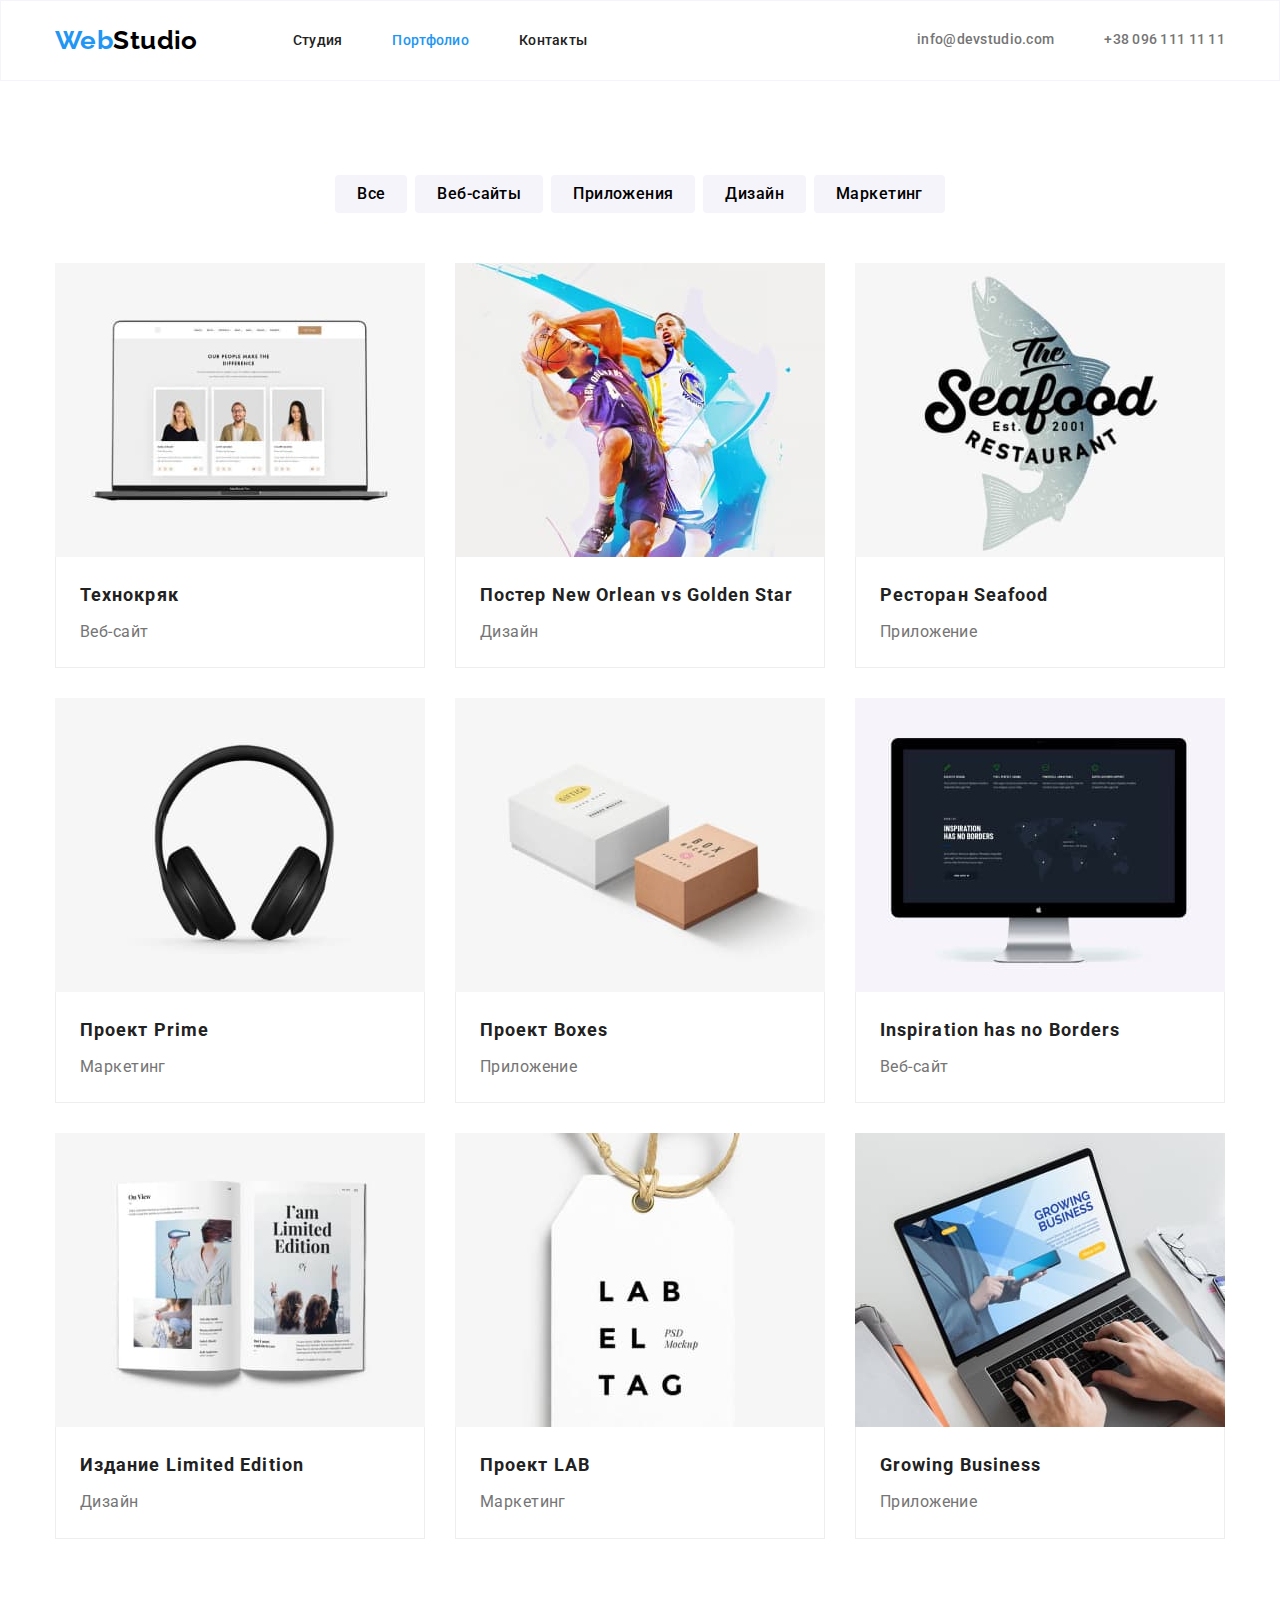
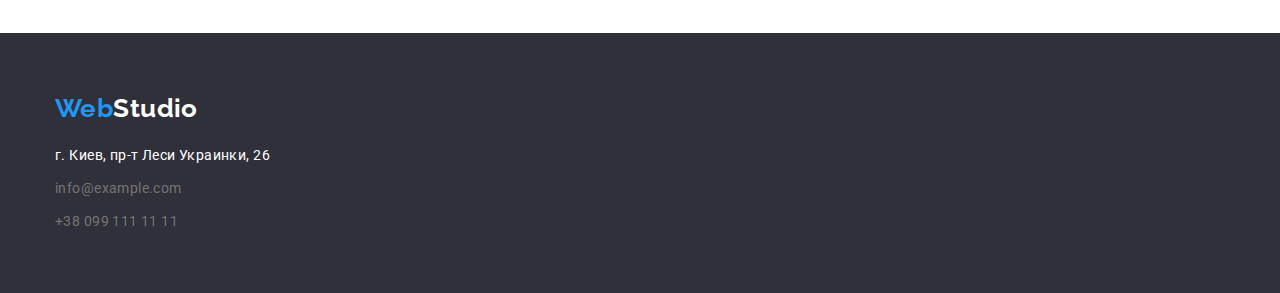
==== portfolio.html @ bba98d49 "sprite" ====
<!DOCTYPE html>
<html lang="ru">

<head>
	<meta charset="UTF-8" />
	<meta http-equiv="X-UA-Compatible" content="IE=edge" />
	<meta name="viewport" content="width=device-width, initial-scale=1.0" />
	<title>Портфолио</title>
	<link rel="preconnect" href="https://fonts.googleapis.com" />
	<link rel="preconnect" href="https://fonts.gstatic.com" crossorigin />
	<link
		href="https://fonts.googleapis.com/css2?family=Raleway:wght@700&family=Roboto:wght@400;500;700;900&display=swap"
		rel="stylesheet" />
	<link rel="stylesheet" href="https://cdn.jsdelivr.net/npm/modern-normalize@1.1.0/modern-normalize.min.css">
	<link rel="stylesheet" href="https://cdn.jsdelivr.net/npm/modern-normalize@1.1.0/modern-normalize.min.css">
	<link rel="stylesheet" href="./css/styles.css" />
</head>

<body>
	<!--------------------------HEADER-------------------------------------------->
	<header class="header">
		<div class="conteiner header-nav-conteiner">
			<nav class="header-nav">
				<a class="logo link" href="./index.html" lang="en">Web<span class="studio studio-dark">Studio</span>
				</a>
				<ul class="header-menu header-list list">
					<li class="menu-item"><a class="menu-link link" href="./index.html">Студия</a></li>
					<li class="menu-item"><a class="menu-link current link" href="./portfolio.html">Портфолио</a></li>
					<li class="menu-item"><a class="menu-link link" href="#">Контакты</a></li>
				</ul>
			</nav>
			<ul class="header-contact-list list">
				<li class="header-contakt">
					<a class="link" href="mailto:info@devstudio.com">info@devstudio.com</a>
				</li>
				<li class="header-contakt">
					<a class="contact-tel link" href="tel:+380961111111">+38 096 111 11 11</a>
				</li>
			</ul>
		</div>
	</header>
	<main>
		<!--------------------------PORTFOLIO-------------------------------------------->
		<main>
			<section class="section">
				<div class="conteiner">
					<h1 class="visually-hidden">Наши работы</h1>
					<ul class="list filter-list">
						<li class="filter-item">
							<button class="filter-button" type="button">Все</button>
						</li>
						<li class="filter-item">
							<button class="filter-button" type="button">Веб-сайты</button>
						</li>
						<li class="filter-item">
							<button class="filter-button" type="button">Приложения</button>
						</li>
						<li class="filter-item">
							<button class="filter-button" type="button">Дизайн</button>
						</li>
						<li class="filter-item">
							<button class="filter-button" type="button">Маркетинг</button>
						</li>
					</ul>
					<ul class="list portfolio-list">
						<li class="portfolio-item">
							<a class="link" href="">
								<img src="./images/Portfolio/tehnokrak.jpg" alt="Ноутбук с открытым вебсайтом"
									width="370" height="294" />
								<div class="portfolio-wrapper">
									<h2 class="portfolio-title">Технокряк</h2>
									<p class="portfolio-type">Веб-сайт</p>
								</div>
							</a>
						</li>
						<li class="portfolio-item">
							<a class="link" href="">
								<img src="./images/Portfolio/bascketbol.jpg"
									alt="Баскетболист в белом пытается забрать мяч у баскетболиста в фиолетовом"
									width="370" height="294" />
								<div class="portfolio-wrapper">
									<h2 class="portfolio-title">
										Постер
										<span lang="en">New Orlean vs Golden Star</span>
									</h2>
									<p class="portfolio-type">Дизайн</p>
								</div>
							</a>
						</li>
						<li class="portfolio-item">
							<a class="link" href="">
								<img src="./images/Portfolio/seafood.jpg" alt="Вывеска ресторана" width="370"
									height="294" />
								<div class="portfolio-wrapper">
									<h2 class="portfolio-title">
										Ресторан
										<span lang="en">Seafood</span>
									</h2>
									<p class="portfolio-type">Приложение</p>
								</div>
							</a>
						</li>
						<li class="portfolio-item">
							<a class="link" href="">
								<img src="./images/Portfolio/prime.jpg" alt="Безпроводные наушники" width="370"
									height="294" />
								<div class="portfolio-wrapper">
									<h2 class="portfolio-title">
										Проект
										<span lang="en">Prime</span>
									</h2>
									<p class="portfolio-type">Маркетинг</p>
								</div>
							</a>
						</li>
						<li class="portfolio-item">
							<a class="link" href="">
								<img src="./images/Portfolio/boxes.jpg" alt="Белая большая и бежевая маленькая коробки"
									width="370" height="294" />
								<div class="portfolio-wrapper">
									<h2 class="portfolio-title">
										Проект
										<span lang="en">Boxes</span>
									</h2>
									<p class="portfolio-type">Приложение</p>
								</div>
							</a>
						</li>
						<li class="portfolio-item">
							<a class="link" href="">
								<img src="./images/Portfolio/website.jpg" alt="Экран с открытым веб-сайтом" width="370"
									height="294" />
								<div class="portfolio-wrapper">
									<h2 class="portfolio-title" lang="en">Inspiration has no Borders</h2>
									<p class="portfolio-type">Веб-сайт</p>
								</div>
							</a>
						</li>
						<li class="portfolio-item">
							<a class="link" href="">
								<img src="./images/Portfolio/magazine.jpg" alt="Разворот журнала" width="370"
									height="294" />
								<div class="portfolio-wrapper">
									<h2 class="portfolio-title" lang="en">Издание Limited Edition</h2>
									<p class="portfolio-type">Дизайн</p>
								</div>
							</a>
						</li>
						<li class="portfolio-item">
							<a class="link" href="">
								<img src="./images/Portfolio/lab.jpg" alt="Этикетка с логотипом" width="370"
									height="294" />
								<div class="portfolio-wrapper">
									<h2 class="portfolio-title">
										Проект
										<span lang="en">LAB</span>
									</h2>
									<p class="portfolio-type">Маркетинг</p>
								</div>
							</a>
						</li>
						<li class="portfolio-item">
							<a class="link" href="">
								<img src="./images/Portfolio/growning.jpg"
									alt="Человек работает на ноутбуке в приложении" width="370" height="294" />
								<div class="portfolio-wrapper">
									<h2 class="portfolio-title" lang="en">Growing Business</h2>
									<p class="portfolio-type">Приложение</p>
							</a>
						</li>
					</ul>
				</div>
				</div>
			</section>
		</main>
		<!--------------------------------FOOTER---------------------------------------------->
		<footer class="footer">
			<div class="conteiner">
				<a class="logo link" href="./index.html" lang="en">Web<span
						class="studio studio-light">Studio</span></a>
				<address class="footer-address">
					<ul class="list footer-list">
						<li class="footer-item">
							<a class="address-map link" href="https://goo.gl/maps/8h2HunKueYunkRmM7" target="_blank"
								rel="noopener noreferrer">
								г. Киев, пр-т Леси Украинки, 26
							</a>
						</li>
						<li class="footer-item">
							<a class="footer-contact link" href="mailto:info@example.com" lang="en">info@example.com</a>
						</li>
						<li class="footer-item">
							<a class="footer-contact link" href="tel:+380991111111">+38 099 111 11 11</a>
						</li>
					</ul>
				</address>
			</div>
		</footer>
</body>

</html>
---- css/styles.css ----
:root {
  --primery-font: "Roboto", sans-serif;
  --secondary-font: "Raleway", sans-serif;
  --primery-font-size: 14px;
  --secondary-font-size: 16px;
  --primery-letter-spacing: 0.03em;

  --primery-background: #2f303a;
  --secondary-background: #f5f4fa;
  --white-background: #ffffff;
  --hero-background: #c4c4c4;

  --primery-color-text-white-them: #212121;
  --secondary-color-text-white-them: #757575;
  --primery-color-text-dark-them: #ffffff;
  --secondary-color-text-dark-them: #ffffff 60 %;

  --accent-color: #2196f3;
  --border-color: #eeeeee;
  --logo-black-color: #000000;
  --icon-color: #afb1b8;
  --color-seven: #f5f4fa;
  --color-nine: #2f303a;
  --color-ten: #ececec;
  --color-eleven: #000000 20 %;
  --color-twelwe: #188ce8;
}
body {
  background-color: var(--primery-color-text-dark-them);
  color: var(--secondary-background);
  font-family: var(--primery-font);
  font-size: var(--primery-font-size);
  letter-spacing: var(--primery-letter-spacing);
}
h1,
h2,
h3,
h4,
h5,
h6,
p {
  margin: 0;
}
ul,
ol {
  margin-top: 0;
  margin-bottom: 0;
  padding-left: 0;
}
img {
  display: block;
  max-width: 100%;
  height: auto;
}
address {
  font-style: normal;
}
button {
  display: block;
  margin: 0 auto;
  padding: 10px 32px;
  cursor: pointer;
  border: none;
  border-radius: 4px;
}
.conteiner {
  width: 1200px;
  margin: 0 auto;
  padding: 0 15px;
}
.section {
  padding-top: 94px;
  padding-bottom: 94px;
}
.list {
  display: flex;
  align-items: center;
  list-style: none;
  padding-left: 0;
  margin: 0;
}
.link {
  text-decoration: none;
  color: inherit;
}

/* ==========COMPONENTS================= */

.title-second {
  margin-bottom: 50px;
  font-weight: 700;
  font-size: 36px;
  line-height: 1.17;
  text-align: center;
  color: var(--primery-color-text-white-them);
}
.logo {
  font-family: var(--secondary-font);
  font-weight: 700;
  font-size: 26px;
  line-height: 1.19;
  color: var(--accent-color);
}
.studio {
  font-family: var(--secondary-font);
}
.studio-dark {
  color: var(--logo-black-color);
}

.studio-light {
  color: var(--primery-color-text-dark-them);
}
.visually-hidden {
  position: absolute;
  width: 1px;
  height: 1px;
  margin: -1px;
  border: 0;
  padding: 0;

  white-space: nowrap;
  clip-path: inset(100%);
  clip: rect(0 0 0 0);
  overflow: hidden;
}

/* ==========/COMPONENTS=================== */
/* =============HEADER===================== */
.header {
  padding-top: 24px;
  padding-bottom: 24px;
  border: 1px solid var(--secondary-background);
}
.header-nav-conteiner {
  display: flex;
  align-items: center;
}
.header-nav {
  display: flex;
  align-items: center;
}
.logo {
  margin-right: 95px;
}
.header-menu {
  display: flex;
  align-items: center;
}
.menu-item:not(:last-child) {
  margin-right: 50px;
}

.contact-tel {
  margin-left: 50px;
}
.menu-link {
  font-weight: 500;
  line-height: 1.14;
  letter-spacing: 0.02em;
  color: var(--primery-color-text-white-them);
}
.menu-link:hover,
.menu-link:focus,
.current {
  color: var(--accent-color);
}
.header-contact-list {
  margin-left: auto;
}
.contact-list-icon {
  align-items: center;
  margin-right: 10px;
}
.header-contakt {
  display: flex;
  font-style: normal;
  font-weight: 500;
  font-size: var(--primery-font-size);
  line-height: 1.14;
  letter-spacing: 0.02em;
  color: var(--secondary-color-text-white-them);
}
.contact-list-icon:hover,
.contact-list-icon:focus {
  fill: currentColor;
}
.header-contakt:hover,
.header-contakt:focus {
  color: var(--accent-color);
}
/* =============/HEADER===================== */
/* =============HERO======================== */
.hero {
  background-color: var(--hero-background);
  width: 1600px;
  height: 600px;
  margin-left: auto;
  margin-right: auto;
  background-image: linear-gradient(
      rgba(47, 48, 58, 0.4),
      rgba(47, 48, 58, 0.4)
    ),
    url(../css/шапка.jpg);
  background-size: cover;
  padding-top: 200px;
  padding-bottom: 200px;
  text-align: center;
}

.hero-title {
  width: 696px;
  margin-left: auto;
  margin-right: auto;
  margin-bottom: 30px;
  font-weight: 900;
  font-size: 44px;
  line-height: 1.36;
  text-align: center;
  letter-spacing: 0.06em;
  text-transform: uppercase;
  color: var(--primery-color-text-dark-them);
}

.hero-button {
  background-color: var(--accent-color);
  min-width: 200px;
  padding: 10px 32px;
  margin-left: auto;
  margin-right: auto;
  font-weight: 700;
  font-size: var(--secondary-font-size);
  line-height: 1.88;
  align-items: center;
  text-align: center;
  letter-spacing: 0.06em;
  color: var(--primery-color-text-dark-them);
}
.hero-button:hover,
.hero-button:focus {
  background-color: var(--color-twelwe);
}
/* =============/HERO===================== */
/* ============= ABOUT=====================*/
.principe-conteiner {
  display: flex;
  flex-wrap: wrap;
}
.principe-item::before {
  content: "";
  display: block;
  height: 120px;
  background-position: center;
  background-repeat: no-repeat;
  background-color: var(--secondary-background);
  margin-bottom: 30px;
}
.icon-satellite::before {
  background-image: url(../images/forsprite/antenna.svg);
}
.icon-clock::before {
  background-image: url(../images/forsprite/clock.svg);
}
.icon-diagram::before {
  background-image: url(../images/forsprite/diagram.svg);
}
.icon-astronaut::before {
  background-image: url(../images/forsprite/astronaut.svg);
}
.principe-item {
  text-align: left;
  width: 270px;
}
.principe-item:not(:last-child) {
  margin-right: 30px;
}
.principe-title {
  margin-bottom: 10px;
  font-weight: 700;
  font-size: 14px;
  line-height: 1.14;
  text-transform: uppercase;
  color: var(--primery-color-text-white-them);
}
.principe-description {
  line-height: 1.71;
  color: var(--secondary-color-text-white-them);
}
/* ============/ABOUT=================== */
/* ============WORKS=================== */
.work-section {
  padding-top: 0;
}
.works-conteiner {
  flex-wrap: wrap;
  align-items: center;
}
.work-item:not(:nth-child(3n)) {
  margin-right: 30px;
}
.work-item {
  width: 370px;
}
/* ============/WORKS==================== */
/* ============STAFF==================== */
.staff-section {
  background-color: var(--secondary-background);
}
.staff-conteiner {
  flex-wrap: wrap;
  align-items: center;
}
.staff-item:not(:nth-child(4n)) {
  margin-right: 30px;
}
.staff-item {
  background: var(--primery-color-text-dark-them);
  box-shadow: 0px 1px 3px rgba(0, 0, 0, 0.12), 0px 1px 1px rgba(0, 0, 0, 0.14),
    0px 2px 1px rgba(0, 0, 0, 0.2);
  border-radius: 0px 0px 4px 4px;
}
.person-descriptione {
  padding: 30px 0px;
}
.person-name {
  margin-bottom: 10px;
  font-weight: 500;
  font-size: var(--secondary-font-size);
  line-height: 1.19;
  text-align: center;
  color: var(--primery-color-text-white-them);
}
.person-position {
  line-height: 1.19;
  text-align: center;
  font-size: var(--secondary-font-size);
  color: var(--secondary-color-text-white-them);
  margin-bottom: 8px;
}
.social-list {
  display: flex;
  justify-content: center;
  gap: 10px;
}
.social-list-link {
  display: flex;
  width: 40px;
  height: 40px;
  border-radius: 50%;
  background-color: var(--white-background);
  justify-content: center;
  align-items: center;
}
.social-list-link:hover,
.social-list-link:focus {
  background-color: var(--accent-color);
}

.social-list-icon {
  fill: var(--icon-color);
}
.social-list-icon:hover,
.social-list-icon:focus {
  fill: var(--primery-color-text-dark-them);
}

/* ============/STAFF=================== */
/*==============CLIENTS==================*/
.client-list {
  display: flex;
  flex-wrap: wrap;
  gap: 30px;
}
.client-list-link {
  border: 1px solid var(--icon-color);
  border-radius: 4px;
  width: 170px;
  height: 92px;
  justify-content: center;
  align-items: center;
}
.client-list-link {
  display: flex;
  justify-content: center;
  align-items: center;
}
.client-list-icon {
  fill: var(--icon-color);
}

.client-list-item:hover .client-list-icon,
.client-list-item:focus .client-list-icon {
  fill: var(--accent-color);
}
.client-list-link:hover,
.client-list-link:focus {
  border-color: var(--accent-color);
}
/*==============/CLIENTS==================*/
/*=============PORTFOLIO================*/
.filter-list {
  display: flex;
  margin-bottom: 50px;
  justify-content: center;
  align-content: center;
}
.filter-item:not(:last-child) {
  display: block;
  margin-right: 8px;
}
.filter-button {
  display: block;
  padding: 6px 22px;
  background-color: var(--secondary-background);
  font-weight: 500;
  font-size: var(--secondary-font-size);
  line-height: 1.63;
  letter-spacing: inherit;
  text-align: center;
  color: var(-primery-color-text-white-them);
}
.filter-button:hover,
.filter-button:focus {
  background-color: var(--accent-color);
  color: var(--primery-color-text-dark-them);
  box-shadow: 0px 3px 1px rgba(0, 0, 0, 0.1), 0px 1px 2px rgba(0, 0, 0, 0.08),
    0px 2px 2px rgba(0, 0, 0, 0.12);
}
.portfolio-list {
  display: flex;
  flex-wrap: wrap;
  gap: 30px;
}
.portfolio-item:hover {
  box-shadow: 0px 1px 1px rgba(0, 0, 0, 0.12), 0px 4px 4px rgba(0, 0, 0, 0.06),
    1px 4px 6px rgba(0, 0, 0, 0.16);
}
.portfolio-item {
  flex-basis: calc(100%-60px / 3);
}
.portfolio-title {
  margin-bottom: 4px;
  font-weight: 700;
  font-size: 18px;
  line-height: 2;
  letter-spacing: 0.06em;
  color: var(--primery-color-text-white-them);
}
.portfolio-type {
  font-size: var(--secondary-font-size);
  line-height: 1.89;
  color: var(--secondary-color-text-white-them);
}
.portfolio-wrapper {
  padding: 20px 24px;
  border: 1px solid var(--border-color);
  border-top: none;
}
/* ============FOOTER================== */
.footer {
  background-color: var(--primery-background);
  padding-top: 60px;
  padding-bottom: 60px;
}
.footer-address {
  margin-top: 20px;
}
.footer-list {
  display: block;
}
.footer-item:not(:last-child) {
  margin-bottom: 9px;
}
.address-map {
  font-size: var(--primery-font-size);
  line-height: 1.71;
  color: var(--primery-color-text-dark-them);
}

.footer-contact {
  font-size: var(--primery-font-size);
  line-height: 1.71;
  color: var(--secondary-color-text-white-them);
}

.footer-contact:hover,
.footer-contact:focus,
.adress:hover,
.adress:focus {
  color: var(--accent-color);
}
.footer-lets {
  margin-left: 70px;
}
.footer-lets-item {
  font-weight: 700;
  font-size: 14px;
  line-height: 16px;
  text-transform: uppercase;
  padding-top: 12px;
}
.footer-conteiner {
  display: flex;
}
.footer-social-list {
  display: flex;
  margin-top: 20px;
  gap: 10px;
  margin-left: 0px;
}
.footer-social-list-link {
  display: flex;
  width: 40px;
  height: 40px;
  border-radius: 50%;
  background-color: rgba(255, 255, 255, 0.1);
  justify-content: center;
  align-items: center;
}
.footer-social-list-link:hover,
.footer-social-list-link:focus {
  background-color: var(--accent-color);
}

.social-list-icon {
  fill: var(--icon-color);
}
.social-list-icon:hover,
.social-list-icon:focus {
  fill: var(--primery-color-text-dark-them);
}

/* ============/FOOTER================== */
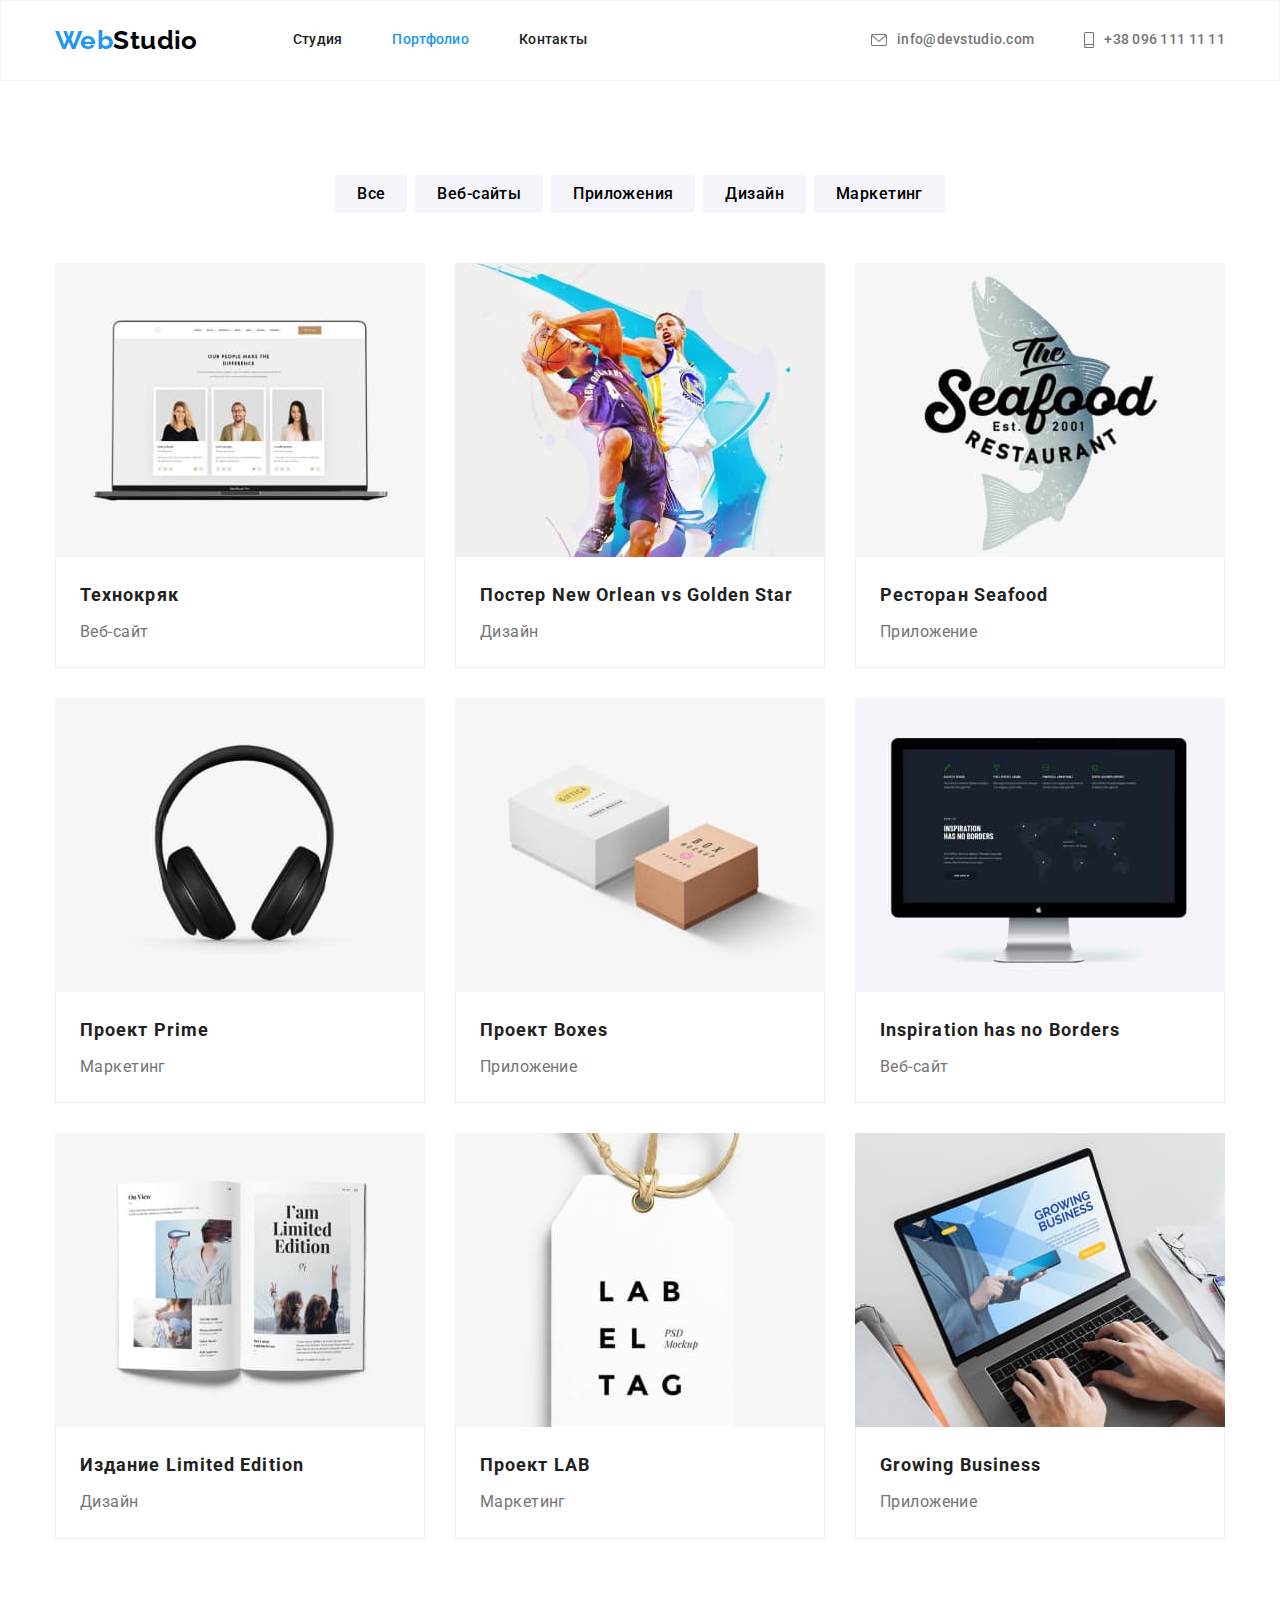
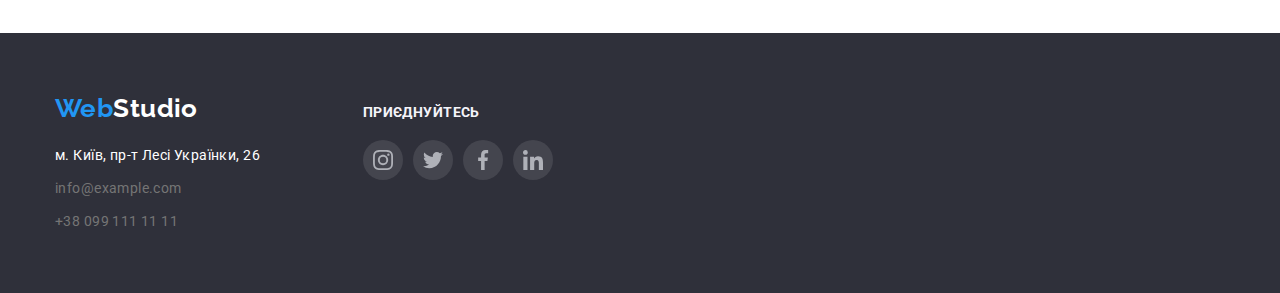
==== commit a46eff75: "bugs fixed" ====
--- a/portfolio.html
+++ b/portfolio.html
@@ -30,13 +30,26 @@
 				</ul>
 			</nav>
 			<ul class="header-contact-list list">
-				<li class="header-contakt">
-					<a class="link" href="mailto:info@devstudio.com">info@devstudio.com</a>
+				<li class="header-contakt header-mail">
+					<a class="contact-mail link" href="mailto:info@devstudio.com">
+						<svg class="contact-list-icon" width="16" height="12">
+							<use href="./images/sprite.svg#envelope">
+							</use>
+						</svg>
+						info@devstudio.com
+					</a>
 				</li>
-				<li class="header-contakt">
-					<a class="contact-tel link" href="tel:+380961111111">+38 096 111 11 11</a>
+				<li class="header-contakt header-tel">
+					<a class="contact-tel link" href="tel:+380961111111">
+						<svg class="contact-list-icon" width="10" height="16">
+							<use href="./images/sprite.svg#smartphone">
+							</use>
+						</svg>
+						+38 096 111 11 11
+					</a>
 				</li>
 			</ul>
+
 		</div>
 	</header>
 	<main>
@@ -64,7 +77,7 @@
 					</ul>
 					<ul class="list portfolio-list">
 						<li class="portfolio-item">
-							<a class="link" href="">
+							<a class="link portfolio-card" href="">
 								<img src="./images/Portfolio/tehnokrak.jpg" alt="Ноутбук с открытым вебсайтом"
 									width="370" height="294" />
 								<div class="portfolio-wrapper">
@@ -74,7 +87,7 @@
 							</a>
 						</li>
 						<li class="portfolio-item">
-							<a class="link" href="">
+							<a class="link portfolio-card" href="">
 								<img src="./images/Portfolio/bascketbol.jpg"
 									alt="Баскетболист в белом пытается забрать мяч у баскетболиста в фиолетовом"
 									width="370" height="294" />
@@ -88,7 +101,7 @@
 							</a>
 						</li>
 						<li class="portfolio-item">
-							<a class="link" href="">
+							<a class="link portfolio-card" href="">
 								<img src="./images/Portfolio/seafood.jpg" alt="Вывеска ресторана" width="370"
 									height="294" />
 								<div class="portfolio-wrapper">
@@ -101,7 +114,7 @@
 							</a>
 						</li>
 						<li class="portfolio-item">
-							<a class="link" href="">
+							<a class="link portfolio-card" href="">
 								<img src="./images/Portfolio/prime.jpg" alt="Безпроводные наушники" width="370"
 									height="294" />
 								<div class="portfolio-wrapper">
@@ -114,7 +127,7 @@
 							</a>
 						</li>
 						<li class="portfolio-item">
-							<a class="link" href="">
+							<a class="link portfolio-card" href="">
 								<img src="./images/Portfolio/boxes.jpg" alt="Белая большая и бежевая маленькая коробки"
 									width="370" height="294" />
 								<div class="portfolio-wrapper">
@@ -127,7 +140,7 @@
 							</a>
 						</li>
 						<li class="portfolio-item">
-							<a class="link" href="">
+							<a class="link portfolio-card" href="">
 								<img src="./images/Portfolio/website.jpg" alt="Экран с открытым веб-сайтом" width="370"
 									height="294" />
 								<div class="portfolio-wrapper">
@@ -137,7 +150,7 @@
 							</a>
 						</li>
 						<li class="portfolio-item">
-							<a class="link" href="">
+							<a class="link portfolio-card" href="">
 								<img src="./images/Portfolio/magazine.jpg" alt="Разворот журнала" width="370"
 									height="294" />
 								<div class="portfolio-wrapper">
@@ -147,7 +160,7 @@
 							</a>
 						</li>
 						<li class="portfolio-item">
-							<a class="link" href="">
+							<a class="link portfolio-card" href="">
 								<img src="./images/Portfolio/lab.jpg" alt="Этикетка с логотипом" width="370"
 									height="294" />
 								<div class="portfolio-wrapper">
@@ -160,7 +173,7 @@
 							</a>
 						</li>
 						<li class="portfolio-item">
-							<a class="link" href="">
+							<a class="link portfolio-card" href="">
 								<img src="./images/Portfolio/growning.jpg"
 									alt="Человек работает на ноутбуке в приложении" width="370" height="294" />
 								<div class="portfolio-wrapper">
@@ -175,27 +188,68 @@
 		</main>
 		<!--------------------------------FOOTER---------------------------------------------->
 		<footer class="footer">
-			<div class="conteiner">
-				<a class="logo link" href="./index.html" lang="en">Web<span
-						class="studio studio-light">Studio</span></a>
-				<address class="footer-address">
-					<ul class="list footer-list">
-						<li class="footer-item">
-							<a class="address-map link" href="https://goo.gl/maps/8h2HunKueYunkRmM7" target="_blank"
-								rel="noopener noreferrer">
-								г. Киев, пр-т Леси Украинки, 26
-							</a>
-						</li>
-						<li class="footer-item">
-							<a class="footer-contact link" href="mailto:info@example.com" lang="en">info@example.com</a>
-						</li>
-						<li class="footer-item">
-							<a class="footer-contact link" href="tel:+380991111111">+38 099 111 11 11</a>
+			<div class="conteiner footer-conteiner">
+				<div>
+					<a class="logo link" href="./index.html" lang="en">Web<span
+							class="studio studio-light">Studio</span></a>
+					<address class="footer-address">
+						<ul class="list footer-list">
+							<li class="footer-item">
+								<a class="address-map link" href="https://goo.gl/maps/8h2HunKueYunkRmM7" target="_blank"
+									rel="noopener noreferrer">
+									м. Київ, пр-т Лесі Українки, 26
+								</a>
+							</li>
+							<li class="footer-item">
+								<a class="footer-contact link" href="mailto:info@example.com"
+									lang="en">info@example.com</a>
+							</li>
+							<li class="footer-item">
+								<a class="footer-contact link" href="tel:+380991111111">+38 099 111 11 11</a>
+							</li>
+						</ul>
+					</address>
+				</div>
+				<div class="footer-lets">
+					<p class="footer-lets-item">приєднуйтесь</p>
+					<ul class="footer-social-list list">
+						<li class="footer-social-list-item">
+							<a href="" class="footer-social-list-link">
+								<svg class="social-list-icon" width="20" height="20">
+									<use href="./images/sprite.svg#instagram">
+									</use>
+								</svg>
+							</a>
+						</li>
+						<li class="footer-social-list-item">
+							<a href="" class="footer-social-list-link">
+								<svg class="social-list-icon" width="20" height="20">
+									<use href="./images/sprite.svg#twitter">
+									</use>
+								</svg>
+							</a>
+						</li>
+						<li class="footer-social-list-item">
+							<a href="" class="footer-social-list-link">
+								<svg class="social-list-icon" width="20" height="20">
+									<use href="./images/sprite.svg#facebook">
+									</use>
+								</svg>
+							</a>
+						</li>
+						<li class="footer-social-list-item">
+							<a href="" class="footer-social-list-link">
+								<svg class="social-list-icon" width="20" height="20">
+									<use href="./images/sprite.svg#linkedin">
+									</use>
+								</svg>
+							</a>
 						</li>
 					</ul>
-				</address>
+				</div>
 			</div>
 		</footer>
+
 </body>
 
 </html>--- a/css/styles.css
+++ b/css/styles.css
@@ -82,6 +82,8 @@
 .link {
   text-decoration: none;
   color: inherit;
+  display: flex;
+  align-items: center;
 }
 
 /* ==========COMPONENTS================= */
@@ -171,6 +173,7 @@
 .contact-list-icon {
   align-items: center;
   margin-right: 10px;
+  fill: currentColor;
 }
 .header-contakt {
   display: flex;
@@ -181,19 +184,25 @@
   letter-spacing: 0.02em;
   color: var(--secondary-color-text-white-them);
 }
-.contact-list-icon:hover,
-.contact-list-icon:focus {
-  fill: currentColor;
-}
-.header-contakt:hover,
-.header-contakt:focus {
+
+.contact-mail:hover .contact-list-icon,
+.contact-tel:hover .contact-list-icon,
+.contact-mail:focus .contact-list-icon,
+.contact-tel:focus .contact-list-icon {
+  fill: var(--accent-color);
+}
+.contact-mail:hover,
+.contact-tel:hover,
+.contact-mail:focus,
+.contact-tel:focus {
   color: var(--accent-color);
 }
+
 /* =============/HEADER===================== */
 /* =============HERO======================== */
 .hero {
   background-color: var(--hero-background);
-  width: 1600px;
+  max-width: 1600px;
   height: 600px;
   margin-left: auto;
   margin-right: auto;
@@ -201,8 +210,10 @@
       rgba(47, 48, 58, 0.4),
       rgba(47, 48, 58, 0.4)
     ),
-    url(../css/шапка.jpg);
+    url(../images/шапка.jpg);
   background-size: cover;
+  background-position: center;
+  background-repeat: no-repeat;
   padding-top: 200px;
   padding-bottom: 200px;
   text-align: center;
@@ -335,7 +346,7 @@
   text-align: center;
   font-size: var(--secondary-font-size);
   color: var(--secondary-color-text-white-them);
-  margin-bottom: 8px;
+  margin-bottom: 16px;
 }
 .social-list {
   display: flex;
@@ -344,24 +355,21 @@
 }
 .social-list-link {
   display: flex;
-  width: 40px;
-  height: 40px;
+  width: 44px;
+  height: 44px;
   border-radius: 50%;
-  background-color: var(--white-background);
   justify-content: center;
   align-items: center;
+  color: var(--icon-color);
 }
 .social-list-link:hover,
 .social-list-link:focus {
   background-color: var(--accent-color);
+  color: var(--primery-color-text-dark-them);
 }
 
 .social-list-icon {
-  fill: var(--icon-color);
-}
-.social-list-icon:hover,
-.social-list-icon:focus {
-  fill: var(--primery-color-text-dark-them);
+  fill: currentColor;
 }
 
 /* ============/STAFF=================== */
@@ -372,29 +380,22 @@
   gap: 30px;
 }
 .client-list-link {
+  display: flex;
+  justify-content: center;
+  align-items: center;
   border: 1px solid var(--icon-color);
   border-radius: 4px;
   width: 170px;
   height: 92px;
-  justify-content: center;
-  align-items: center;
-}
-.client-list-link {
-  display: flex;
-  justify-content: center;
-  align-items: center;
+  color: var(--icon-color);
 }
 .client-list-icon {
-  fill: var(--icon-color);
-}
-
-.client-list-item:hover .client-list-icon,
-.client-list-item:focus .client-list-icon {
-  fill: var(--accent-color);
+  fill: currentColor;
 }
 .client-list-link:hover,
 .client-list-link:focus {
   border-color: var(--accent-color);
+  color: var(--accent-color);
 }
 /*==============/CLIENTS==================*/
 /*=============PORTFOLIO================*/
@@ -431,7 +432,10 @@
   flex-wrap: wrap;
   gap: 30px;
 }
-.portfolio-item:hover {
+.portfolio-card {
+  display: block;
+}
+.portfolio-card:hover {
   box-shadow: 0px 1px 1px rgba(0, 0, 0, 0.12), 0px 4px 4px rgba(0, 0, 0, 0.06),
     1px 4px 6px rgba(0, 0, 0, 0.16);
 }
@@ -497,10 +501,10 @@
   font-size: 14px;
   line-height: 16px;
   text-transform: uppercase;
-  padding-top: 12px;
 }
 .footer-conteiner {
   display: flex;
+  align-items: baseline;
 }
 .footer-social-list {
   display: flex;
@@ -516,6 +520,7 @@
   background-color: rgba(255, 255, 255, 0.1);
   justify-content: center;
   align-items: center;
+  fill: var(--primery-color-text-dark-them);
 }
 .footer-social-list-link:hover,
 .footer-social-list-link:focus {
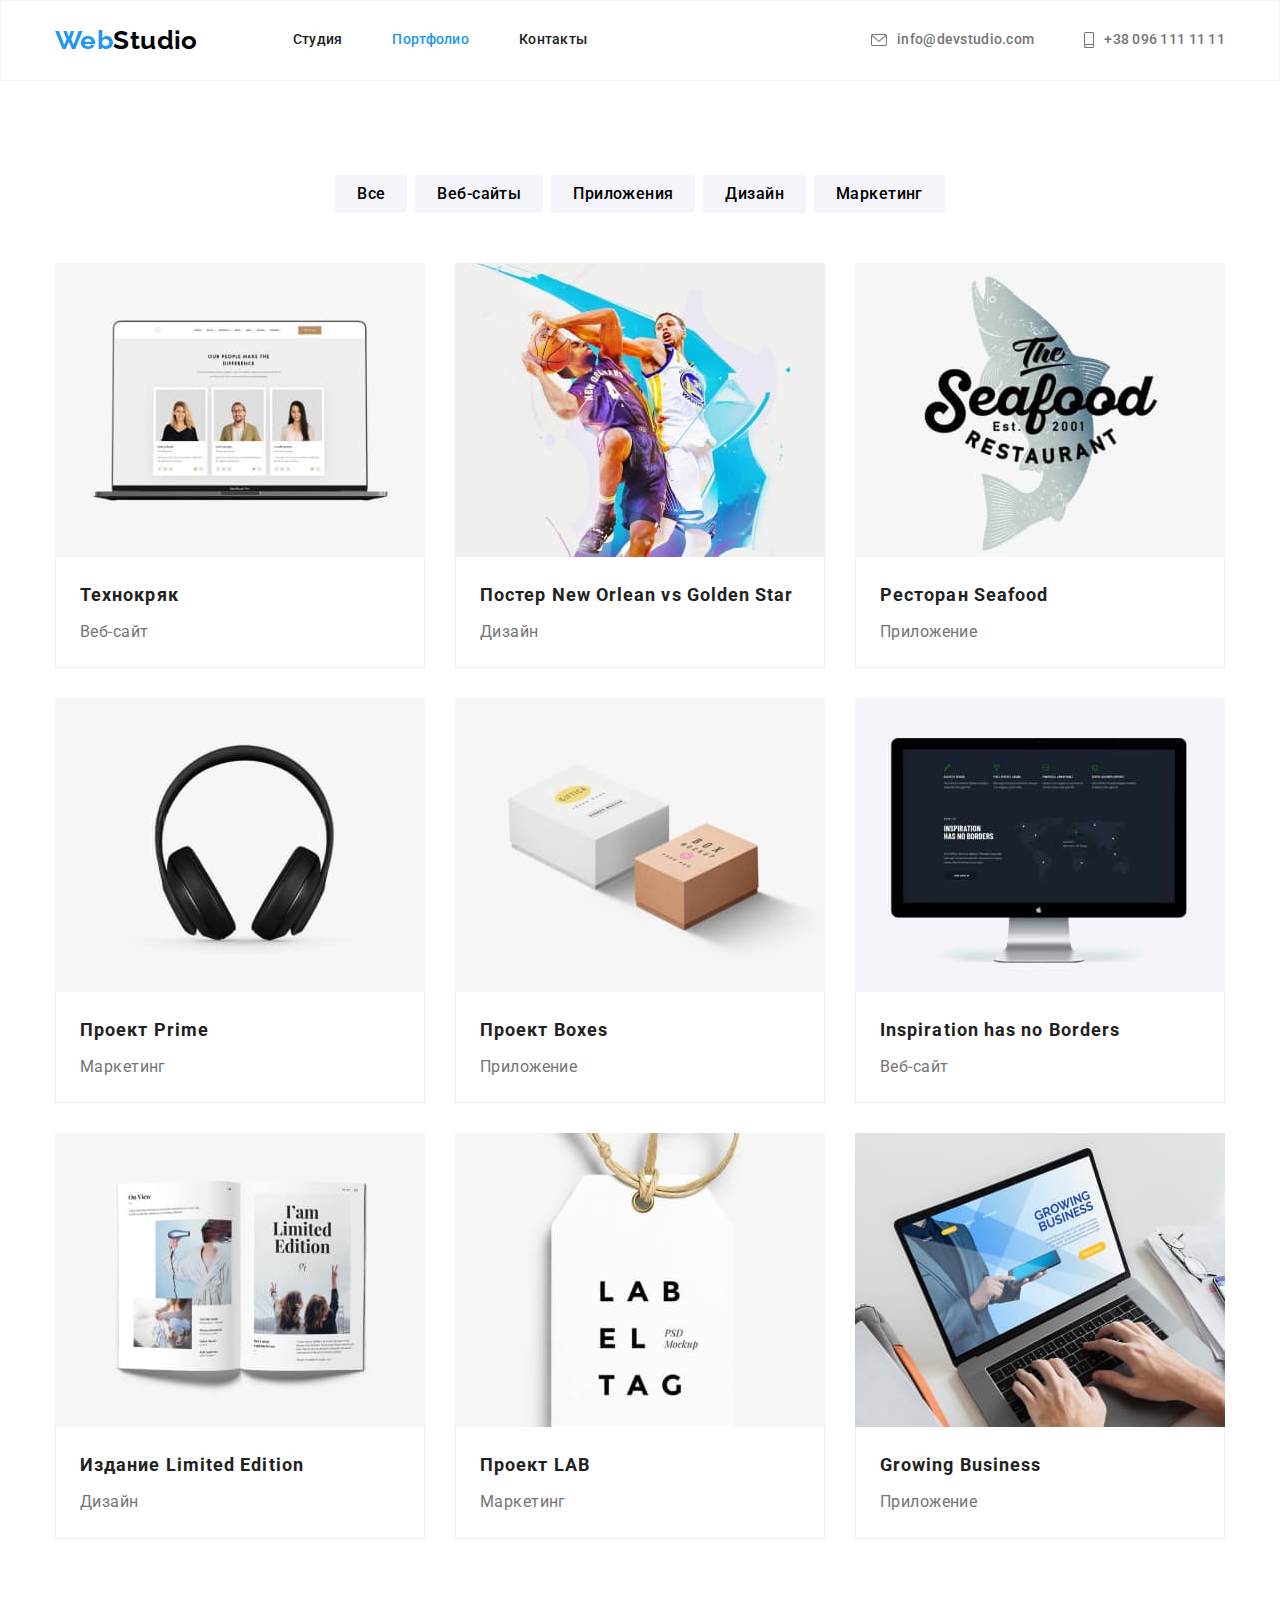
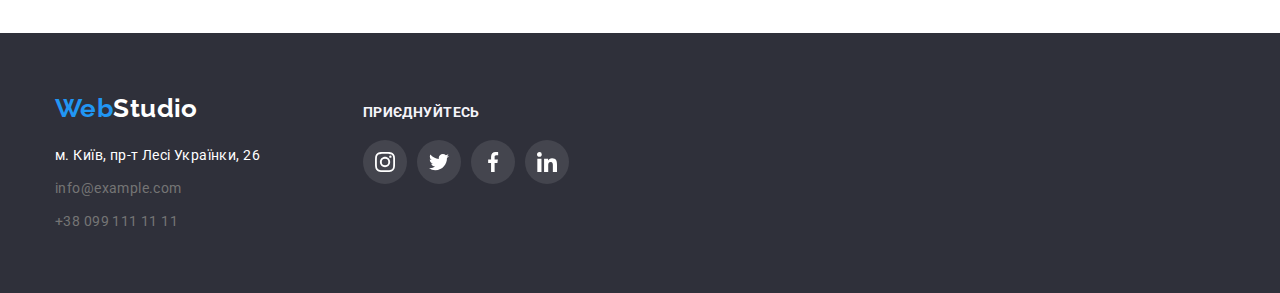
==== commit f34b4119: "bugs fixed" ====
--- a/portfolio.html
+++ b/portfolio.html
@@ -179,6 +179,7 @@
 								<div class="portfolio-wrapper">
 									<h2 class="portfolio-title" lang="en">Growing Business</h2>
 									<p class="portfolio-type">Приложение</p>
+								</div>
 							</a>
 						</li>
 					</ul>
--- a/css/styles.css
+++ b/css/styles.css
@@ -435,7 +435,8 @@
 .portfolio-card {
   display: block;
 }
-.portfolio-card:hover {
+.portfolio-card:hover,
+.portfolio-card:focus {
   box-shadow: 0px 1px 1px rgba(0, 0, 0, 0.12), 0px 4px 4px rgba(0, 0, 0, 0.06),
     1px 4px 6px rgba(0, 0, 0, 0.16);
 }
@@ -514,25 +515,17 @@
 }
 .footer-social-list-link {
   display: flex;
-  width: 40px;
-  height: 40px;
+  width: 44px;
+  height: 44px;
   border-radius: 50%;
   background-color: rgba(255, 255, 255, 0.1);
   justify-content: center;
   align-items: center;
-  fill: var(--primery-color-text-dark-them);
+  color: var(--primery-color-text-dark-them);
 }
 .footer-social-list-link:hover,
 .footer-social-list-link:focus {
   background-color: var(--accent-color);
 }
 
-.social-list-icon {
-  fill: var(--icon-color);
-}
-.social-list-icon:hover,
-.social-list-icon:focus {
-  fill: var(--primery-color-text-dark-them);
-}
-
 /* ============/FOOTER================== */
